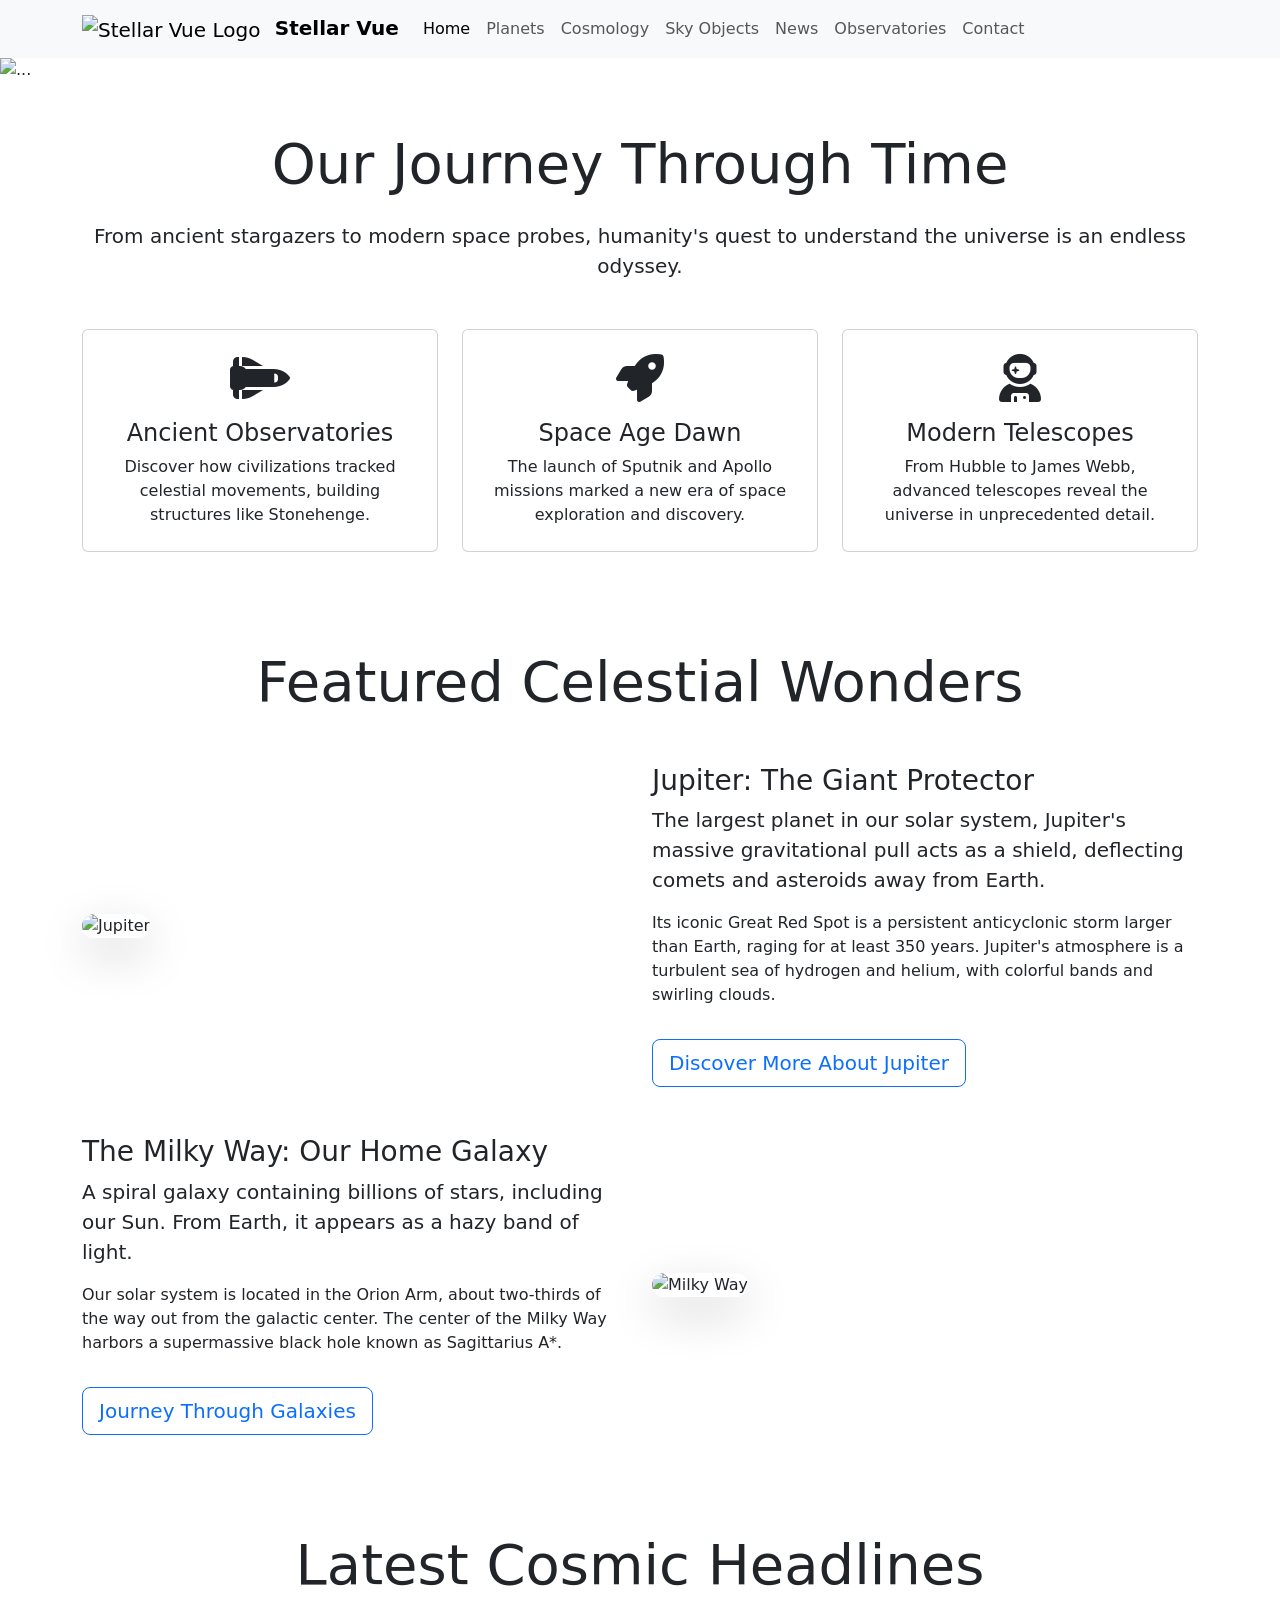
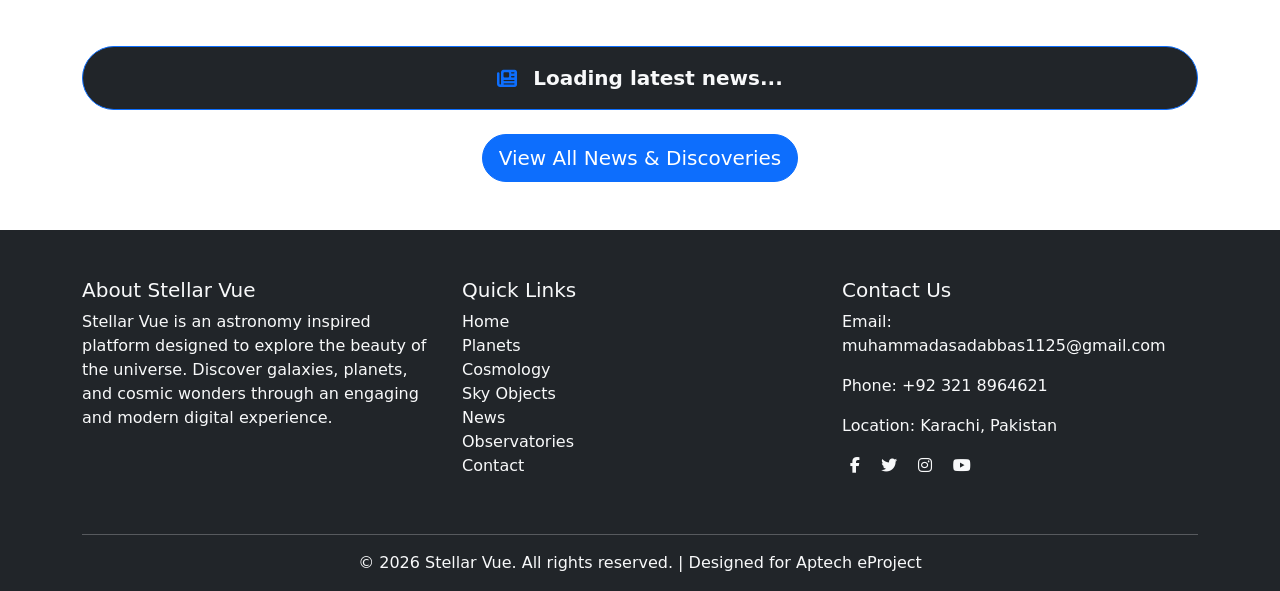
==== index.html @ 7ea904ed "Deploying live site" ====
<!doctype html>
  <html lang="en">
    <head>
      <meta charset="utf-8">
      <meta name="description" content="Explore planets, galaxies, and cosmic discoveries with Stellar Vue. A modern astronomy learning platform.">
      <link href="https://unpkg.com/aos@2.3.1/dist/aos.css" rel="stylesheet">
      <link rel="stylesheet" href="https://cdnjs.cloudflare.com/ajax/libs/animate.css/4.1.1/animate.min.css"/>
    <link href="https://cdn.jsdelivr.net/npm/bootstrap@5.3.0/dist/css/bootstrap.min.css" rel="stylesheet">
  <link rel="stylesheet" href="https://cdnjs.cloudflare.com/ajax/libs/font-awesome/6.4.0/css/all.min.css">
  <link rel="stylesheet" href="css/style.css">
      <title>Stellar Vue | Explore the Cosmos</title>
    </head>
    <body>
      <nav class="navbar navbar-expand-lg navbar-light bg-light">
    <div class="container">
      <a class="navbar-brand" href="#"><img src="Images/logo.jpg" alt="Stellar Vue Logo" width="45" height="45" class="me-2">
    <span class="fw-bold">Stellar Vue</span></a>
      <button class="navbar-toggler" type="button" data-bs-toggle="collapse" data-bs-target="#navbarNav" aria-controls="navbarNav" aria-expanded="false" aria-label="Toggle navigation">
        <span class="navbar-toggler-icon"></span>
      </button>
      <div class="collapse navbar-collapse" id="navbarNav">
        <ul class="navbar-nav">
          <li class="nav-item">
            <a class="nav-link active" aria-current="page" href="#">Home</a>
          </li>
          <li class="nav-item">
            <a class="nav-link" href="planets.html">Planets</a>
          </li>
          <li class="nav-item">
            <a class="nav-link" href="cosmology.html">Cosmology</a>
          </li>
          <li class="nav-item">
            <a class="nav-link" href="sky_objects.html">Sky Objects</a>
          </li>
          <li class="nav-item">
            <a class="nav-link" href="news.html">News</a>
          </li>
          <li class="nav-item">
            <a class="nav-link" href="observatories.html">Observatories</a>
          </li>
          <li class="nav-item">
            <a class="nav-link" href="contact.html">Contact</a>
          </li>
        </ul>
      </div>
    </div>
  </nav>
  <div id="carouselExampleSlidesOnly" class="carousel slide" data-bs-ride="carousel">
    <div class="carousel-inner">
      <div class="carousel-item active">
        <img src="Images/slider 1.jpg" class="d-block w-100" alt="...">
        <div class="carousel-caption d-block">
                      <h1 class="display-3 fw-bold animate__animated animate__fadeInDown">Unveiling the Infinite Cosmos</h1>
                      <p class="lead animate__animated animate__fadeInUp animate__delay-1s">A deep dive into the mysteries of space, stars, and galaxies.</p>
                      <a href="planets.html" class="btn btn-primary btn-lg mt-3 animate__animated animate__zoomIn animate__delay-2s">Explore Planets</a>
                  </div>
      </div>
      <div class="carousel-item">
        <img src="Images/slider 2.jpg" class="d-block w-100" alt="...">
        <div class="carousel-caption d-block">
                      <h1 class="display-3 fw-bold animate__animated animate__fadeInDown">Journey to the Red Planet</h1>
                      <p class="lead animate__animated animate__fadeInUp animate__delay-1s">Discover the fascinating geology and potential for life on Mars.</p>
                      <a href="planets.html#mars" class="btn btn-primary btn-lg mt-3 animate__animated animate__zoomIn animate__delay-2s">Learn About Mars</a>
                  </div>
      </div>
      <div class="carousel-item">
        <img src="Images/slider 3.jpg" class="d-block w-100" alt="...">
        <div class="carousel-caption d-block">
                      <h1 class="display-3 fw-bold animate__animated animate__fadeInDown">Beyond the Horizon</h1>
                      <p class="lead animate__animated animate__fadeInUp animate__delay-1s">Witness the breathtaking transition where the day meets the cosmic night.</p>
                      <a href="sky_objects.html" class="btn btn-primary btn-lg mt-3 animate__animated animate__zoomIn animate__delay-2s">Visit Lunar Surface</a>
                  </div>
      </div>
    </div>
  </div>

  <section class="glass-section container-fluid py-5 text-center" data-aos="fade-up">
      <div class="container">
          <h2 class="display-4 gradient-text mb-4">Our Journey Through Time</h2>
          <p class="lead mb-5">From ancient stargazers to modern space probes, humanity's quest to understand the universe is an endless odyssey.</p>
          
          <div class="row row-cols-1 row-cols-md-3 g-4">
              <div class="col" data-aos="zoom-in" data-aos-delay="200">
                  <div class="card h-100 p-4">
                      <div class="icon-box mb-3">
                          <i class="fa-solid fa-shuttle-space fa-3x" style="color: var(--accent-blue);"></i>
                      </div>
                      <h4 class="card-title">Ancient Observatories</h4>
                      <p class="card-text">Discover how civilizations tracked celestial movements, building structures like Stonehenge.</p>
                  </div>
              </div>
              
              <div class="col" data-aos="zoom-in" data-aos-delay="400">
                  <div class="card h-100 p-4">
                      <div class="icon-box mb-3">
                          <i class="fa-solid fa-rocket fa-3x" style="color: var(--accent-blue);"></i>
                      </div>
                      <h4 class="card-title">Space Age Dawn</h4>
                      <p class="card-text">The launch of Sputnik and Apollo missions marked a new era of space exploration and discovery.</p>
                  </div>
              </div>
              
              <div class="col" data-aos="zoom-in" data-aos-delay="600">
                  <div class="card h-100 p-4">
                      <div class="icon-box mb-3">
                          <i class="fa-solid fa-user-astronaut fa-3x" style="color: var(--accent-blue);"></i>
                      </div>
                      <h4 class="card-title">Modern Telescopes</h4>
                      <p class="card-text">From Hubble to James Webb, advanced telescopes reveal the universe in unprecedented detail.</p>
                  </div>
              </div>
          </div>
      </div>
  </section>
      <section class="glass-section container-fluid py-5" data-aos="fade-left">
          <div class="container">
              <h2 class="display-4 gradient-text text-center mb-5">Featured Celestial Wonders</h2>
              <div class="row align-items-center mb-5">
                  <div class="col-lg-6 mb-4 mb-lg-0" data-aos="fade-right">
                      <img src="Images/jupiter.jpg" class="img-fluid rounded-4 shadow-lg floating-animation" alt="Jupiter" loading="lazy">
                  </div>
                  <div class="col-lg-6" data-aos="fade-left">
                      <h3 class="gradient-text">Jupiter: The Giant Protector</h3>
                      <p class="lead">The largest planet in our solar system, Jupiter's massive gravitational pull acts as a shield, deflecting comets and asteroids away from Earth.</p>
                      <p>Its iconic Great Red Spot is a persistent anticyclonic storm larger than Earth, raging for at least 350 years. Jupiter's atmosphere is a turbulent sea of hydrogen and helium, with colorful bands and swirling clouds.</p>
                      <a href="planets.html#jupiter" class="btn btn-outline-primary btn-lg mt-3">Discover More About Jupiter</a>
                  </div>
              </div>
              <div class="row align-items-center flex-row-reverse">
                  <div class="col-lg-6 mb-4 mb-lg-0" data-aos="fade-left">
                      <img src="Images/The Milky Way.jpg" class="img-fluid rounded-4 shadow-lg floating-animation" alt="Milky Way">
                  </div>
                  <div class="col-lg-6" data-aos="fade-right">
                      <h3 class="gradient-text">The Milky Way: Our Home Galaxy</h3>
                      <p class="lead">A spiral galaxy containing billions of stars, including our Sun. From Earth, it appears as a hazy band of light.</p>
                      <p>Our solar system is located in the Orion Arm, about two-thirds of the way out from the galactic center. The center of the Milky Way harbors a supermassive black hole known as Sagittarius A*.</p>
                      <a href="cosmology.html" class="btn btn-outline-primary btn-lg mt-3">Journey Through Galaxies</a>
                  </div>
              </div>
          </div>
      </section>


      
      <section class="glass-section container-fluid py-5" data-aos="fade-up">
          <div class="container">
              <h2 class="display-4 gradient-text text-center mb-5">Latest Cosmic Headlines</h2>
              <div class="d-flex align-items-center justify-content-center p-3 rounded-pill bg-dark border border-primary text-light mb-4">
                  <i class="fas fa-newspaper fa-lg text-primary me-3"></i>
                  <span id="news-ticker" class="fw-bold fs-5">Loading latest news...</span>
              </div>
              <div class="text-center">
                  <a href="news.html" class="btn btn-primary btn-lg rounded-pill">View All News & Discoveries</a>
              </div>
          </div>
      </section>

      <footer class="bg-dark text-light pt-5 pb-3">
  <div class="container">
  <div class="row">
  <div class="col-md-4 mb-4">
  <h5>About Stellar Vue</h5>
  <p>Stellar Vue is an astronomy inspired platform designed to explore the beauty of the universe. 
    Discover galaxies, planets, and cosmic wonders through an engaging and modern digital experience.</p></div>

  <div class="col-md-4 mb-4">
  <h5>Quick Links</h5>
  <ul class="list-unstyled">
  <li><a href="#" class="text-light text-decoration-none">Home</a></li>
  <li><a href="planets.html" class="text-light text-decoration-none">Planets</a></li>
  <li><a href="cosmology.html" class="text-light text-decoration-none">Cosmology</a></li>
  <li><a href="sky_objects.html" class="text-light text-decoration-none">Sky Objects</a></li>
  <li><a href="news.html" class="text-light text-decoration-none">News</a></li>
  <li><a href="observatories.html" class="text-light text-decoration-none">Observatories</a></li>
  <li><a href="contact.html" class="text-light text-decoration-none">Contact</a></li>
  </ul></div>

  <div class="col-md-4 mb-4">
  <h5>Contact Us</h5>
  <p>Email: muhammadasadabbas1125@gmail.com</p>
  <p>Phone: +92 321 8964621</p>
  <p>Location: Karachi, Pakistan</p>

  <div class="social-icons mt-3">
  <a href="https://www.facebook.com" target="_blank" class="text-light mx-2"><i class="fab fa-facebook-f"></i></a>
  <a href="https://twitter.com" target="_blank" class="text-light mx-2"><i class="fab fa-twitter"></i></a>
  <a href="https://www.instagram.com" target="_blank" class="text-light mx-2"><i class="fab fa-instagram"></i></a>
  <a href="https://www.youtube.com" target="_blank" class="text-light mx-2"><i class="fab fa-youtube"></i></a>
  </div>
  </div>
  </div>
  <hr class="bg-light">
  <div class="text-center">
  <p class="mb-0">&copy; 2026 Stellar Vue. All rights reserved. | Designed for Aptech eProject</p></div>

  </div>
  </footer>
  <script src="https://cdn.jsdelivr.net/npm/bootstrap@5.3.0/dist/js/bootstrap.bundle.min.js"></script>
  <script src="https://unpkg.com/aos@2.3.1/dist/aos.js"></script>

<script>
  AOS.init({
    duration: 1000,
    once: false
  });
</script>
      <script src="Js/script.js"></script>
    </body>
  </html>
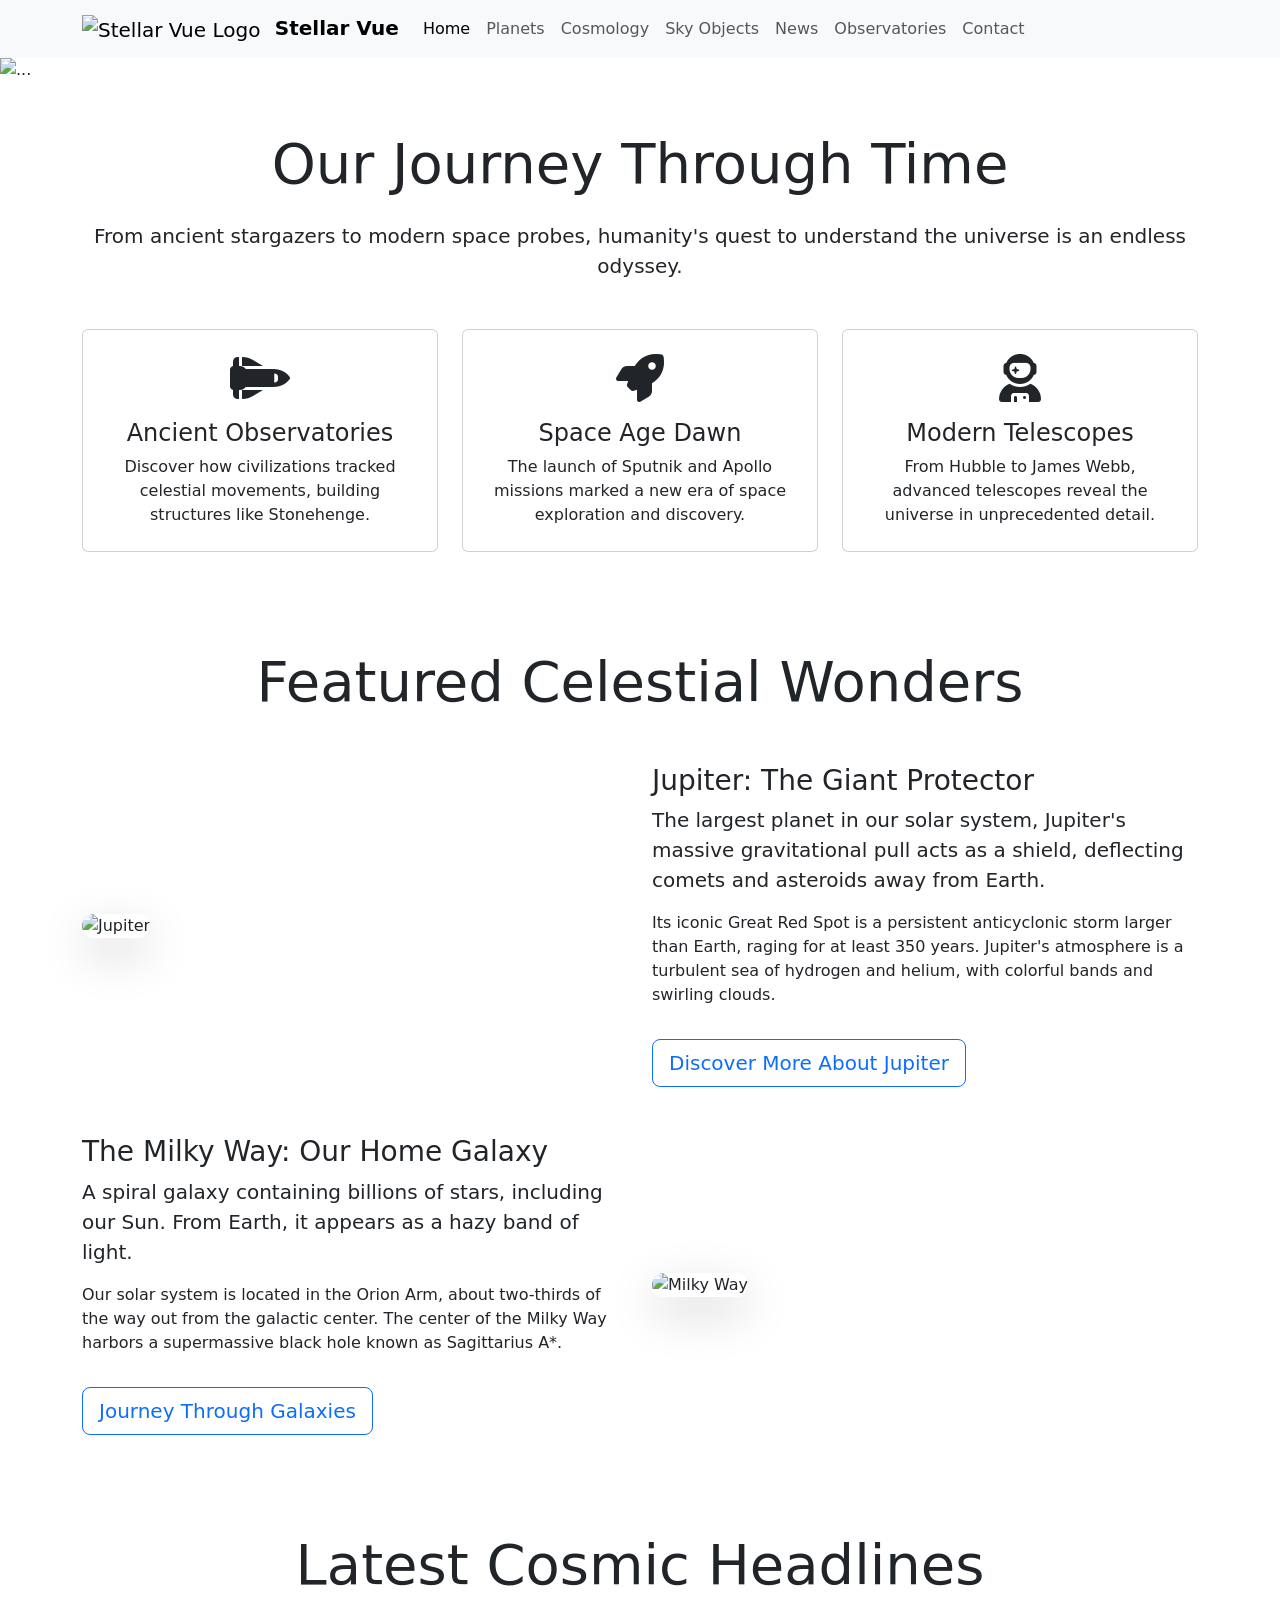
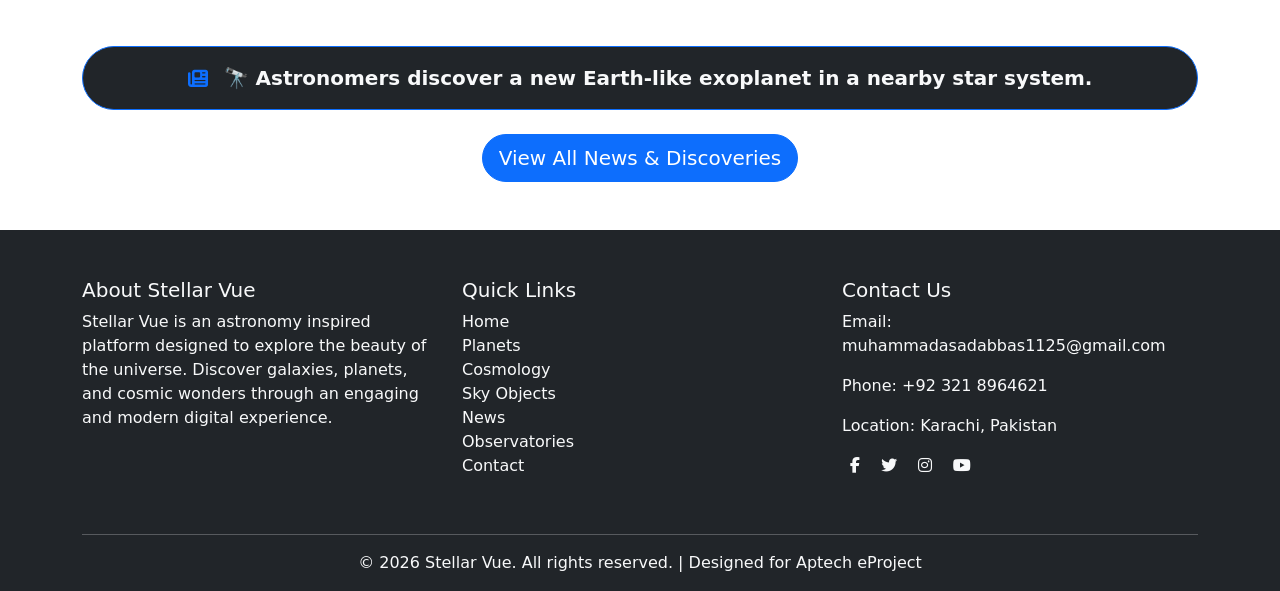
==== commit 7976cce6: "Refactor HTML structure and update image paths" ====
--- a/index.html
+++ b/index.html
@@ -13,7 +13,7 @@
     <body>
       <nav class="navbar navbar-expand-lg navbar-light bg-light">
     <div class="container">
-      <a class="navbar-brand" href="#"><img src="Images/logo.jpg" alt="Stellar Vue Logo" width="45" height="45" class="me-2">
+      <a class="navbar-brand" href="#"><img src="logo.jpg" alt="Stellar Vue Logo" width="45" height="45" class="me-2">
     <span class="fw-bold">Stellar Vue</span></a>
       <button class="navbar-toggler" type="button" data-bs-toggle="collapse" data-bs-target="#navbarNav" aria-controls="navbarNav" aria-expanded="false" aria-label="Toggle navigation">
         <span class="navbar-toggler-icon"></span>
@@ -48,7 +48,7 @@
   <div id="carouselExampleSlidesOnly" class="carousel slide" data-bs-ride="carousel">
     <div class="carousel-inner">
       <div class="carousel-item active">
-        <img src="Images/slider 1.jpg" class="d-block w-100" alt="...">
+        <img src="slider 1.jpg" class="d-block w-100" alt="...">
         <div class="carousel-caption d-block">
                       <h1 class="display-3 fw-bold animate__animated animate__fadeInDown">Unveiling the Infinite Cosmos</h1>
                       <p class="lead animate__animated animate__fadeInUp animate__delay-1s">A deep dive into the mysteries of space, stars, and galaxies.</p>
@@ -56,7 +56,7 @@
                   </div>
       </div>
       <div class="carousel-item">
-        <img src="Images/slider 2.jpg" class="d-block w-100" alt="...">
+        <img src="slider 2.jpg" class="d-block w-100" alt="...">
         <div class="carousel-caption d-block">
                       <h1 class="display-3 fw-bold animate__animated animate__fadeInDown">Journey to the Red Planet</h1>
                       <p class="lead animate__animated animate__fadeInUp animate__delay-1s">Discover the fascinating geology and potential for life on Mars.</p>
@@ -64,7 +64,7 @@
                   </div>
       </div>
       <div class="carousel-item">
-        <img src="Images/slider 3.jpg" class="d-block w-100" alt="...">
+        <img src="slider 3.jpg" class="d-block w-100" alt="...">
         <div class="carousel-caption d-block">
                       <h1 class="display-3 fw-bold animate__animated animate__fadeInDown">Beyond the Horizon</h1>
                       <p class="lead animate__animated animate__fadeInUp animate__delay-1s">Witness the breathtaking transition where the day meets the cosmic night.</p>
@@ -117,7 +117,7 @@
               <h2 class="display-4 gradient-text text-center mb-5">Featured Celestial Wonders</h2>
               <div class="row align-items-center mb-5">
                   <div class="col-lg-6 mb-4 mb-lg-0" data-aos="fade-right">
-                      <img src="Images/jupiter.jpg" class="img-fluid rounded-4 shadow-lg floating-animation" alt="Jupiter" loading="lazy">
+                      <img src="jupiter.jpg" class="img-fluid rounded-4 shadow-lg floating-animation" alt="Jupiter" loading="lazy">
                   </div>
                   <div class="col-lg-6" data-aos="fade-left">
                       <h3 class="gradient-text">Jupiter: The Giant Protector</h3>
@@ -128,7 +128,7 @@
               </div>
               <div class="row align-items-center flex-row-reverse">
                   <div class="col-lg-6 mb-4 mb-lg-0" data-aos="fade-left">
-                      <img src="Images/The Milky Way.jpg" class="img-fluid rounded-4 shadow-lg floating-animation" alt="Milky Way">
+                      <img src="The Milky Way.jpg" class="img-fluid rounded-4 shadow-lg floating-animation" alt="Milky Way">
                   </div>
                   <div class="col-lg-6" data-aos="fade-right">
                       <h3 class="gradient-text">The Milky Way: Our Home Galaxy</h3>
